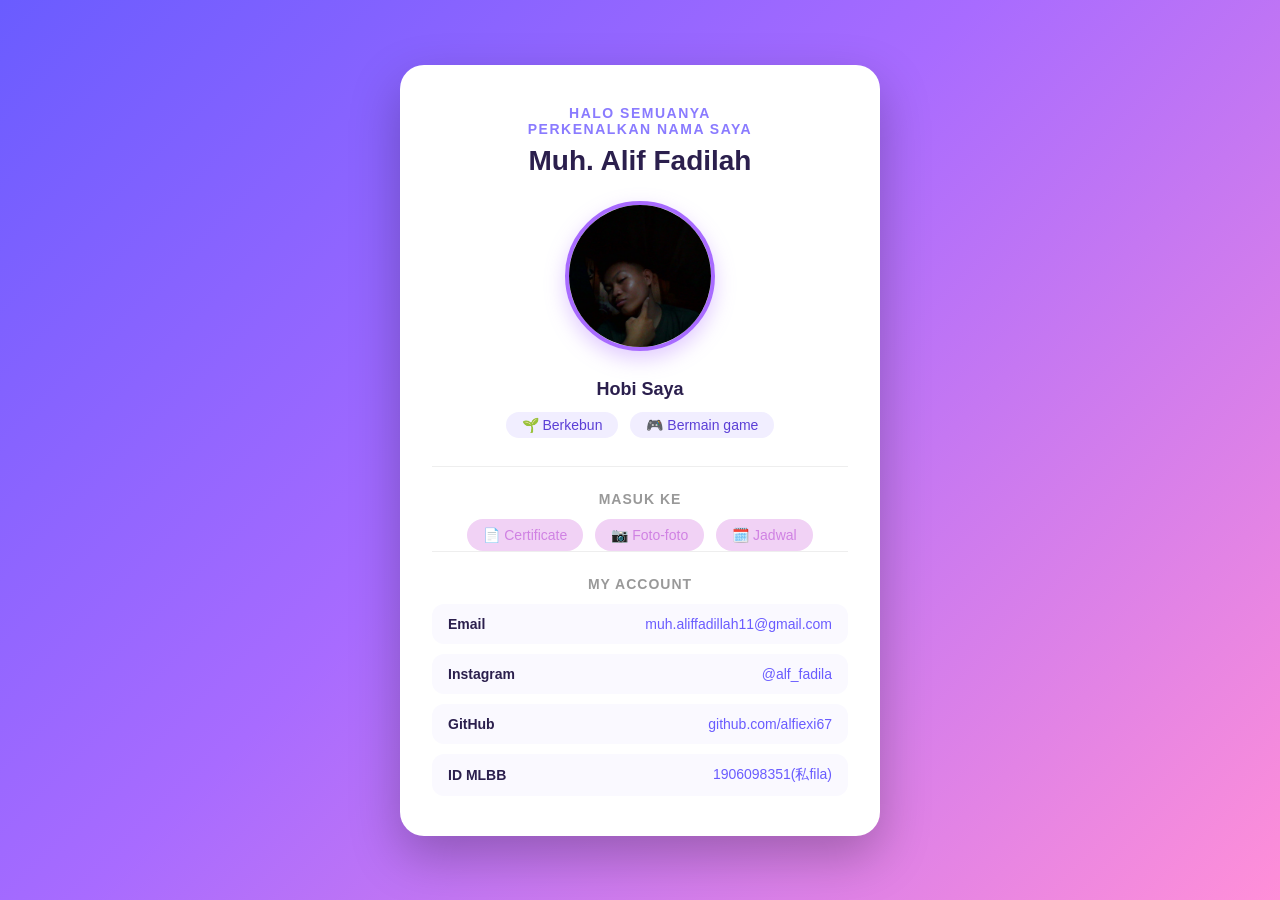
==== index.html @ d8628bf7 "Add files via upload" ====
<!DOCTYPE html>
<html lang="id">
<head>
    <meta charset="UTF-8">
    <meta name="viewport" content="width=device-width, initial-scale=1.0">
    <title>alif web</title>
    <link rel="icon" type="image/png" href="foto/1000092277-modified.png">
    <link rel="stylesheet" href="css/style.css">
</head>
<body>

    <div class="card">

        <div class="intro">
            <h4>HALO SEMUANYA</h4>
            <h4>PERKENALKAN NAMA SAYA</h4>
            <h1>Muh. Alif Fadilah</h1>
        </div>

        <div class="photo-wrap">
            <img src="foto/WIN_20260604_16_03_11_Pro.jpg" alt="Foto Muh. Alif Fadilah" class="photo">
        </div>

        <div class="hobby">
            <h3>Hobi Saya</h3>
            <ul class="hobby-list">
                <li>🌱 Berkebun</li>
                <li>🎮 Bermain game</li>
            </ul>
        </div>
        
        <div class="cta">
            <p class="section-title">Masuk Ke</p>
            <div class="cta-list">
                <a href="pages/Certificate.html" class="pill-btn">📄 Certificate</a>
                <a href="pages/foto.html" class="pill-btn">📷 Foto-foto</a>
                <a href="pages/jadwal.html" class="pill-btn">🗓️ Jadwal</a>
            </div>
        </div>

        <div class="account">
            <p class="section-title">My Account</p>
            <ul class="account-list">
                <li>
                    <span class="label">Email</span>
                    <a href="mailto:muh.aliffadillah11@gmail.com">muh.aliffadillah11@gmail.com</a>
                </li>
                <li>
                    <span class="label">Instagram</span>
                    <a href="https://www.instagram.com/alf_fadila?igsh=MTJ2NXlybnE3aHlhMg==" target="_blank" rel="noopener">@alf_fadila</a>
                </li>
                <li>
                    <span class="label">GitHub</span>
                    <a href="https://github.com/alfiexi67" target="_blank" rel="noopener">github.com/alfiexi67</a>
                </li>
                 <li>
                    <span class="label">ID MLBB</span>
                    <a>1906098351(私fila)</a>
                </li>
            </ul>
        </div>

    </div>

</body>
</html>
---- css/style.css ----
/* ===== Reset & Base ===== */
* {
    margin: 0;
    padding: 0;
    box-sizing: border-box;
}

body {
    font-family: 'Segoe UI', Roboto, Helvetica, Arial, sans-serif;
    min-height: 100vh;
    display: flex;
    align-items: center;
    justify-content: center;
    padding: 40px 16px;
    background: linear-gradient(135deg, #6a5cff 0%, #a86bff 45%, #ff8fd8 100%);
}

/* ===== Card Container ===== */
.card {
    width: 100%;
    max-width: 480px;
    background: #ffffff;
    border-radius: 24px;
    padding: 40px 32px;
    box-shadow: 0 20px 50px rgba(0, 0, 0, 0.25);
    text-align: center;
}

/* ===== Intro ===== */
.intro h4 {
    font-size: 14px;
    font-weight: 600;
    letter-spacing: 1.5px;
    color: #8a7bff;
    text-transform: uppercase;
}

.intro h1 {
    margin-top: 8px;
    margin-bottom: 24px;
    font-size: 28px;
    color: #2b1f4d;
}

/* ===== Photo ===== */
.photo-wrap {
    display: flex;
    justify-content: center;
    margin-bottom: 28px;
}

.photo {
    width: 150px;
    height: 150px;
    object-fit: cover;
    border-radius: 50%;
    border: 4px solid #a86bff;
    box-shadow: 0 8px 20px rgba(168, 107, 255, 0.35);
}

/* ===== Hobby Section ===== */
.hobby {
    margin-bottom: 28px;
}

.hobby h3 {
    font-size: 18px;
    color: #2b1f4d;
    margin-bottom: 12px;
}

.hobby-list {
    list-style: none;
    display: flex;
    justify-content: center;
    gap: 12px;
    flex-wrap: wrap;
}

.hobby-list li {
    background: #f1eeff;
    color: #5b3fd6;
    padding: 5px 16px;
    border-radius: 999px;
    font-size: 14px;
    font-weight: 500;
}

/* ===== Account Section ===== */
.account {
    text-align: left;
    border-top: 1px solid #eee;
    padding-top: 24px;
}

.section-title {
    font-size: 14px;
    font-weight: 700;
    text-transform: uppercase;
    letter-spacing: 1px;
    color: #999;
    margin-bottom: 12px;
    text-align: center;
}

.account-list {
    list-style: none;
    display: flex;
    flex-direction: column;
    gap: 10px;
}

.account-list li {
    display: flex;
    justify-content: space-between;
    align-items: center;
    background: #faf9ff;
    padding: 12px 16px;
    border-radius: 12px;
    font-size: 14px;
    transition: background 0.2s ease;
}

.account-list li:hover {
    background: #f1eeff;
}

.account-list .label {
    font-weight: 600;
    color: #2b1f4d;
}

.account-list a {
    color: #6a5cff;
    text-decoration: none;
    word-break: break-all;
    text-align: right;
    max-width: 60%;
}

.account-list a:hover {
    text-decoration: underline;
}

/* ===== CTA / Entry buttons (same pill style as .hobby-list) ===== */
.cta {
    margin-top: 28px;
    border-top: 1px solid #eee;
    padding-top: 24px;
}

.cta-list {
    display: flex;
    justify-content: center;
    gap: 12px;
    flex-wrap: wrap;
}

.pill-btn {
    background: #f1d2f5;
    color: #d082e3;
    padding: 8px 16px;
    border-radius: 999px;
    font-size: 14px;
    font-weight: 500;
    text-decoration: none;
    display: inline-block;
    transition: background 0.2s ease, transform 0.15s ease;
}

.pill-btn:hover {
    background: #e4ddff;
    transform: translateY(-2px);
}

/* ===== Buttons (dashboard) ===== */
.btn {
    display: inline-block;
    padding: 12px 28px;
    border-radius: 999px;
    font-weight: 600;
    font-size: 14px;
    text-decoration: none;
    transition: transform 0.15s ease, box-shadow 0.15s ease;
}

.btn-keluar {
    background: #faf9ff;
    color: #6a5cff;
    border: 1px solid #e0d9ff;
}

.btn-keluar:hover {
    background: #f1eeff;
}

/* ===== Dashboard Page ===== */
.card.wide {
    max-width: 720px;
    text-align: left;
}

.dash-header {
    display: flex;
    align-items: center;
    justify-content: space-between;
    margin-bottom: 20px;
}

.dash-header h1 {
    font-size: 24px;
    color: #2b1f4d;
}

.dash-nav {
    display: flex;
    gap: 10px;
    flex-wrap: wrap;
    margin-bottom: 32px;
}

.dash-nav a {
    background: #f1eeff;
    color: #5b3fd6;
    padding: 8px 16px;
    border-radius: 999px;
    font-size: 14px;
    font-weight: 600;
    text-decoration: none;
}

.dash-nav a:hover {
    background: #e4ddff;
}

.dash-section {
    margin-bottom: 40px;
    scroll-margin-top: 20px;
}

.dash-section h3 {
    font-size: 18px;
    color: #2b1f4d;
    margin-bottom: 16px;
    border-left: 4px solid #a86bff;
    padding-left: 10px;
}

/* Prestasi */
.prestasi-list {
    list-style: none;
    display: flex;
    flex-direction: column;
    gap: 14px;
}

.prestasi-list li {
    display: flex;
    gap: 16px;
    background: #faf9ff;
    padding: 14px 16px;
    border-radius: 12px;
}

.prestasi-year {
    flex-shrink: 0;
    font-weight: 700;
    color: #6a5cff;
    min-width: 48px;
}

.prestasi-title {
    font-weight: 600;
    color: #2b1f4d;
    margin-bottom: 4px;
}

.prestasi-desc {
    font-size: 13px;
    color: #666;
}

/* Foto grid */
.photo-grid {
    display: grid;
    grid-template-columns: repeat(2, 1fr);
    gap: 12px;
}

.photo-grid img {
    width: 100%;
    height: 90%;
    object-fit: cover;
    border-radius: 12px;
    box-shadow: 0 6px 14px rgba(0, 0, 0, 0.12);
}

/* Jadwal cards (weekly schedule grid) */
.jadwal-grid {
    display: grid;
    grid-template-columns: repeat(3, 1fr);
    gap: 14px;
}

.jadwal-card {
    background: #faf9ff;
    border: 1.5px solid #e4ddff;
    border-radius: 16px;
    padding: 16px 18px;
}

.jadwal-card h4 {
    font-size: 15px;
    color: #5b3fd6;
    margin-bottom: 10px;
    text-align: center;
}

.jadwal-card ul {
    list-style: none;
    display: flex;
    flex-direction: column;
    gap: 6px;
}

.jadwal-card li {
    font-size: 13px;
    color: #444;
    padding-left: 14px;
    position: relative;
}

.jadwal-card li::before {
    content: "•";
    color: #a86bff;
    position: absolute;
    left: 0;
}

.jadwal-card-wide {
    grid-column: span 3;
    max-width: 260px;
    margin: 0 auto;
}

.dash-footer {
    text-align: center;
    padding-top: 12px;
    border-top: 1px solid #eee;
}
/* ===== Responsive ===== */
@media (max-width: 400px) {
    .card {
        padding: 28px 20px;
    }

    .account-list li {
        flex-direction: column;
        align-items: flex-start;
        gap: 4px;
    }

    .account-list a {
        text-align: left;
        max-width: 100%;
    }

    .photo-grid {
        grid-template-columns: 1fr;
    }

    .dash-header {
        flex-direction: column;
        align-items: flex-start;
        gap: 12px;
    }
}

.prestasi-oto{
        display: grid;
    grid-template-columns: repeat(2, 1fr);
    gap: 12px;
      width: 100%;
    height: 90%;
    object-fit: cover;
    border-radius: 12px;
    box-shadow: 0 6px 14px rgba(0, 0, 0, 0.12);
}
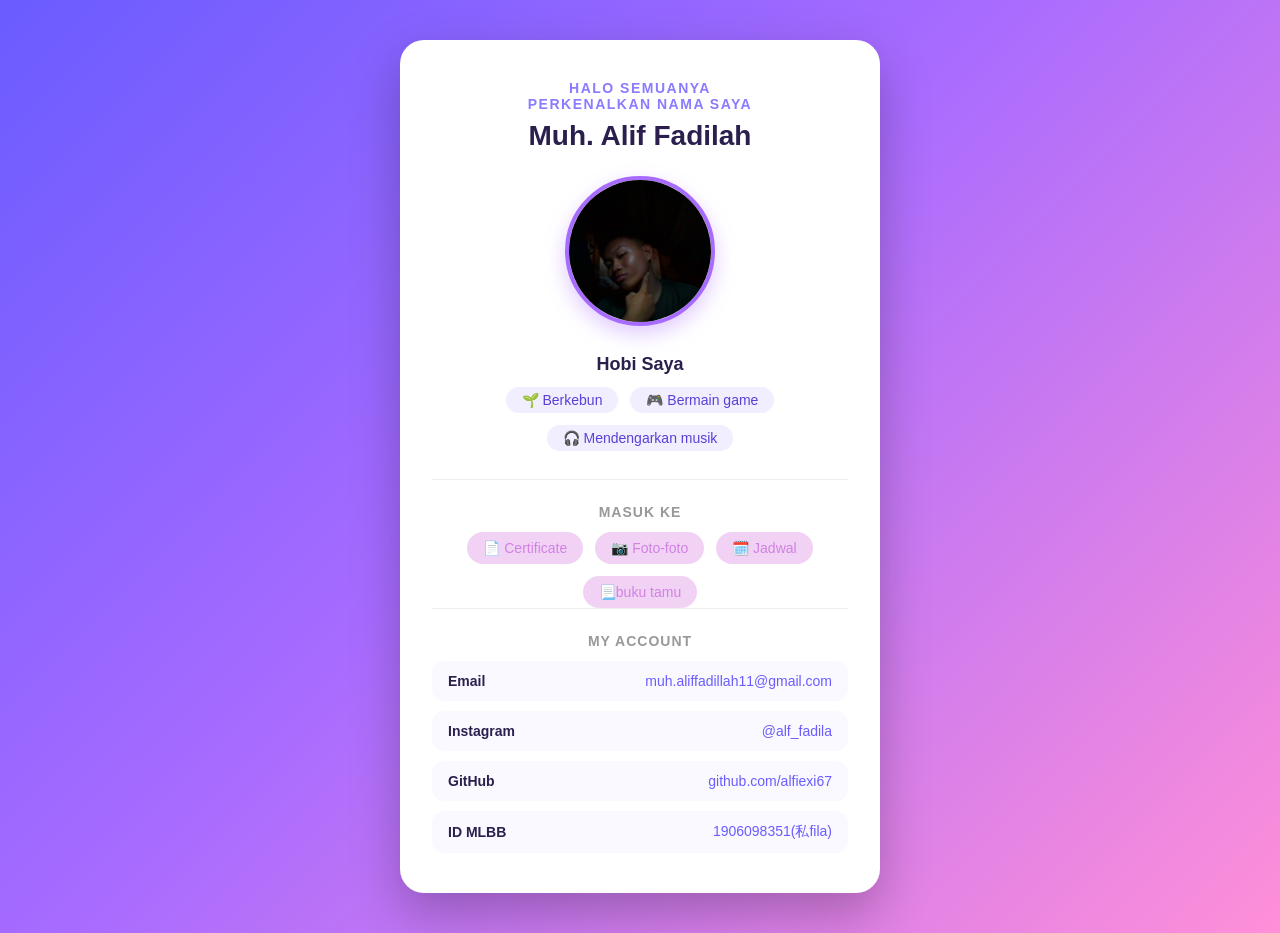
==== commit 52f63e46: "Add files via upload" ====
--- a/index.html
+++ b/index.html
@@ -1,5 +1,5 @@
 <!DOCTYPE html>
-<html lang="id">
+<html lang="id" lang="jpn">
 <head>
     <meta charset="UTF-8">
     <meta name="viewport" content="width=device-width, initial-scale=1.0">
@@ -26,6 +26,7 @@
             <ul class="hobby-list">
                 <li>🌱 Berkebun</li>
                 <li>🎮 Bermain game</li>
+                <li>🎧 Mendengarkan musik</li>
             </ul>
         </div>
         
@@ -35,6 +36,7 @@
                 <a href="pages/Certificate.html" class="pill-btn">📄 Certificate</a>
                 <a href="pages/foto.html" class="pill-btn">📷 Foto-foto</a>
                 <a href="pages/jadwal.html" class="pill-btn">🗓️ Jadwal</a>
+                <a href="pages/tamu.html" class="pill-btn">📃buku tamu</a>
             </div>
         </div>
 
@@ -51,9 +53,9 @@
                 </li>
                 <li>
                     <span class="label">GitHub</span>
-                    <a href="https://github.com/alfiexi67" target="_blank" rel="noopener">github.com/alfiexi67</a>
+                    <a href="https://github.com/alfiexi67" target="_blank" rel="noopener noreferrer">github.com/alfiexi67</a>
                 </li>
-                 <li>
+                <li>
                     <span class="label">ID MLBB</span>
                     <a>1906098351(私fila)</a>
                 </li>
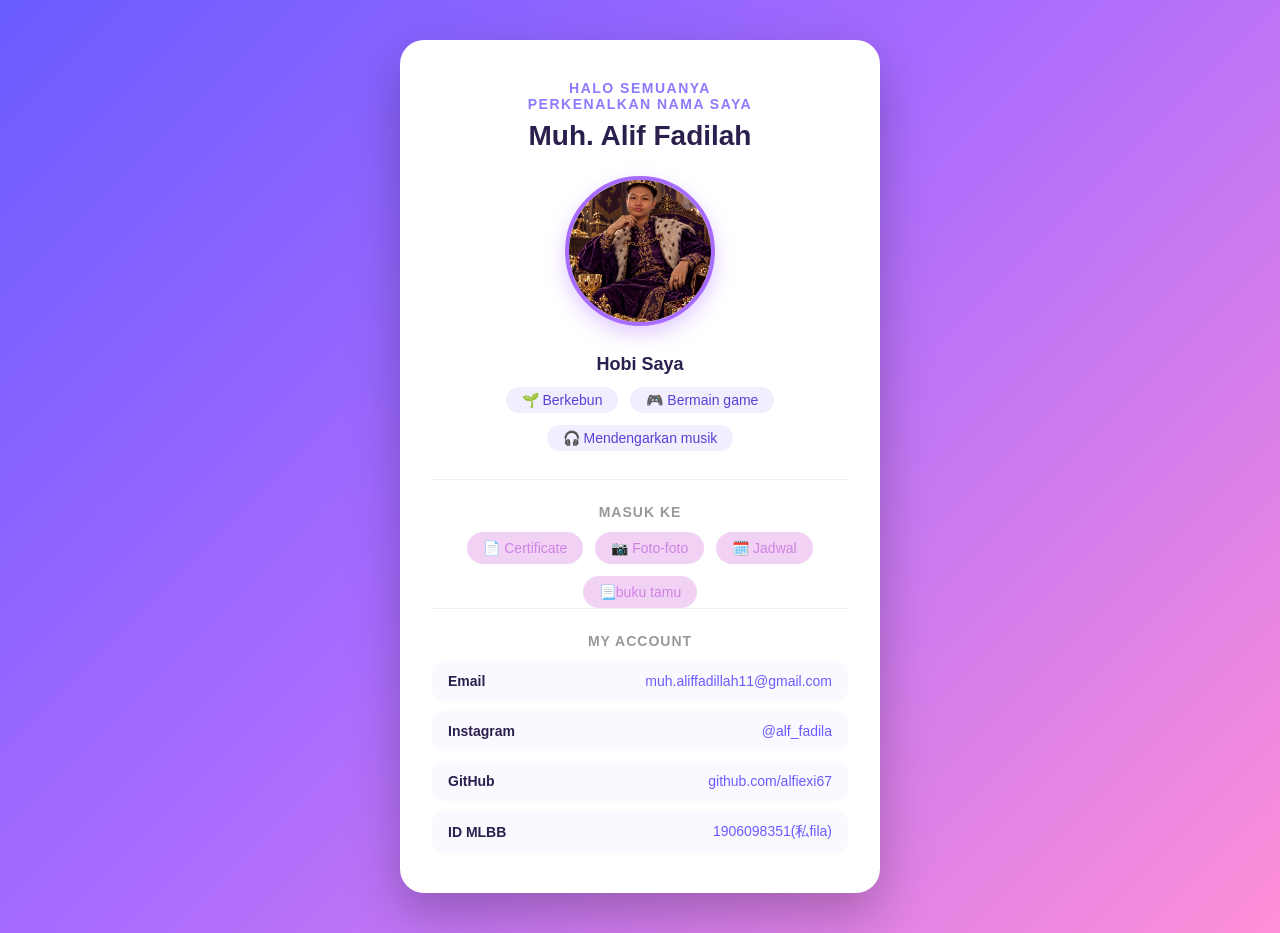
==== commit 19fe9da6: "Update profile image in index.html" ====
--- a/index.html
+++ b/index.html
@@ -18,7 +18,7 @@
         </div>
 
         <div class="photo-wrap">
-            <img src="foto/WIN_20260604_16_03_11_Pro.jpg" alt="Foto Muh. Alif Fadilah" class="photo">
+            <img src="foto/profil.png" alt="Foto Muh. Alif Fadilah" class="photo">
         </div>
 
         <div class="hobby">
--- a/css/style.css
+++ b/css/style.css
@@ -348,6 +348,165 @@
     padding-top: 12px;
     border-top: 1px solid #eee;
 }
+
+/* ===== Buku Tamu ===== */
+.guest-form {
+    display: flex;
+    flex-direction: column;
+    gap: 14px;
+    background: #faf9ff;
+    border: 1.5px solid #e4ddff;
+    border-radius: 16px;
+    padding: 20px;
+}
+
+/* Form fields styled like .account-list rows */
+.form-group {
+    display: flex;
+    align-items: center;
+    justify-content: space-between;
+    gap: 12px;
+    background: #ffffff;
+    padding: 12px 16px;
+    border-radius: 12px;
+    transition: background 0.2s ease;
+}
+
+.form-group:hover {
+    background: #f1eeff;
+}
+
+.form-group label {
+    font-size: 14px;
+    font-weight: 600;
+    color: #2b1f4d;
+    flex-shrink: 0;
+}
+
+.form-group input,
+.form-group textarea {
+    font-family: inherit;
+    font-size: 14px;
+    color: #2b1f4d;
+    background: transparent;
+    border: none;
+    text-align: right;
+    flex: 1;
+    min-width: 0;
+}
+
+.form-group input:focus,
+.form-group textarea:focus {
+    outline: none;
+}
+
+.form-group input::placeholder,
+.form-group textarea::placeholder {
+    color: #b3aee0;
+}
+
+/* Komentar needs its own row: label on top, textarea full width below */
+.form-group.form-group-textarea {
+    flex-direction: column;
+    align-items: stretch;
+}
+
+.form-group.form-group-textarea textarea {
+    text-align: left;
+    resize: vertical;
+    margin-top: 6px;
+}
+
+.btn-kirim {
+    align-self: flex-start;
+    background: #6a5cff;
+    color: #ffffff;
+    border: none;
+    cursor: pointer;
+}
+
+.btn-kirim:hover {
+    background: #5b3fd6;
+    transform: translateY(-1px);
+}
+
+.form-msg {
+    font-size: 13px;
+    color: #4caf50;
+    font-weight: 600;
+    min-height: 16px;
+}
+
+/* "Pesan dari Pengunjung" heading — plain bold title, no side bar */
+.guest-title {
+    display: flex;
+    align-items: center;
+    gap: 8px;
+    font-size: 22px;
+    font-weight: 800;
+    color: #1a1a2e;
+    border-left: none;
+    padding-left: 0;
+    margin-bottom: 18px;
+}
+
+.guest-list {
+    list-style: none;
+    display: flex;
+    flex-direction: column;
+    gap: 14px;
+}
+
+.guest-item {
+    position: relative;
+    background: #ffffff;
+    border-radius: 16px;
+    padding: 16px 18px 16px 26px;
+    box-shadow: 0 6px 18px rgba(106, 92, 255, 0.12);
+}
+
+.guest-item::before {
+    content: "";
+    position: absolute;
+    left: 8px;
+    top: 10px;
+    bottom: 10px;
+    width: 5px;
+    border-radius: 999px;
+    background: #6a5cff;
+}
+
+.guest-item-header {
+    display: flex;
+    flex-direction: column;
+    gap: 2px;
+    margin-bottom: 10px;
+}
+
+.guest-name {
+    font-weight: 700;
+    color: #5b3fd6;
+    font-size: 15px;
+}
+
+.guest-date {
+    font-size: 12px;
+    color: #999;
+}
+
+.guest-comment {
+    font-size: 15px;
+    color: #222;
+    line-height: 1.5;
+}
+
+.guest-empty {
+    text-align: center;
+    color: #999;
+    font-size: 14px;
+    padding: 20px 0;
+    list-style: none;
+}
 /* ===== Responsive ===== */
 @media (max-width: 400px) {
     .card {
@@ -373,6 +532,17 @@
         flex-direction: column;
         align-items: flex-start;
         gap: 12px;
+    }
+
+    .form-group {
+        flex-direction: column;
+        align-items: stretch;
+        gap: 4px;
+    }
+
+    .form-group input,
+    .form-group textarea {
+        text-align: left;
     }
 }
 
@@ -386,5 +556,3 @@
     border-radius: 12px;
     box-shadow: 0 6px 14px rgba(0, 0, 0, 0.12);
 }
-
-
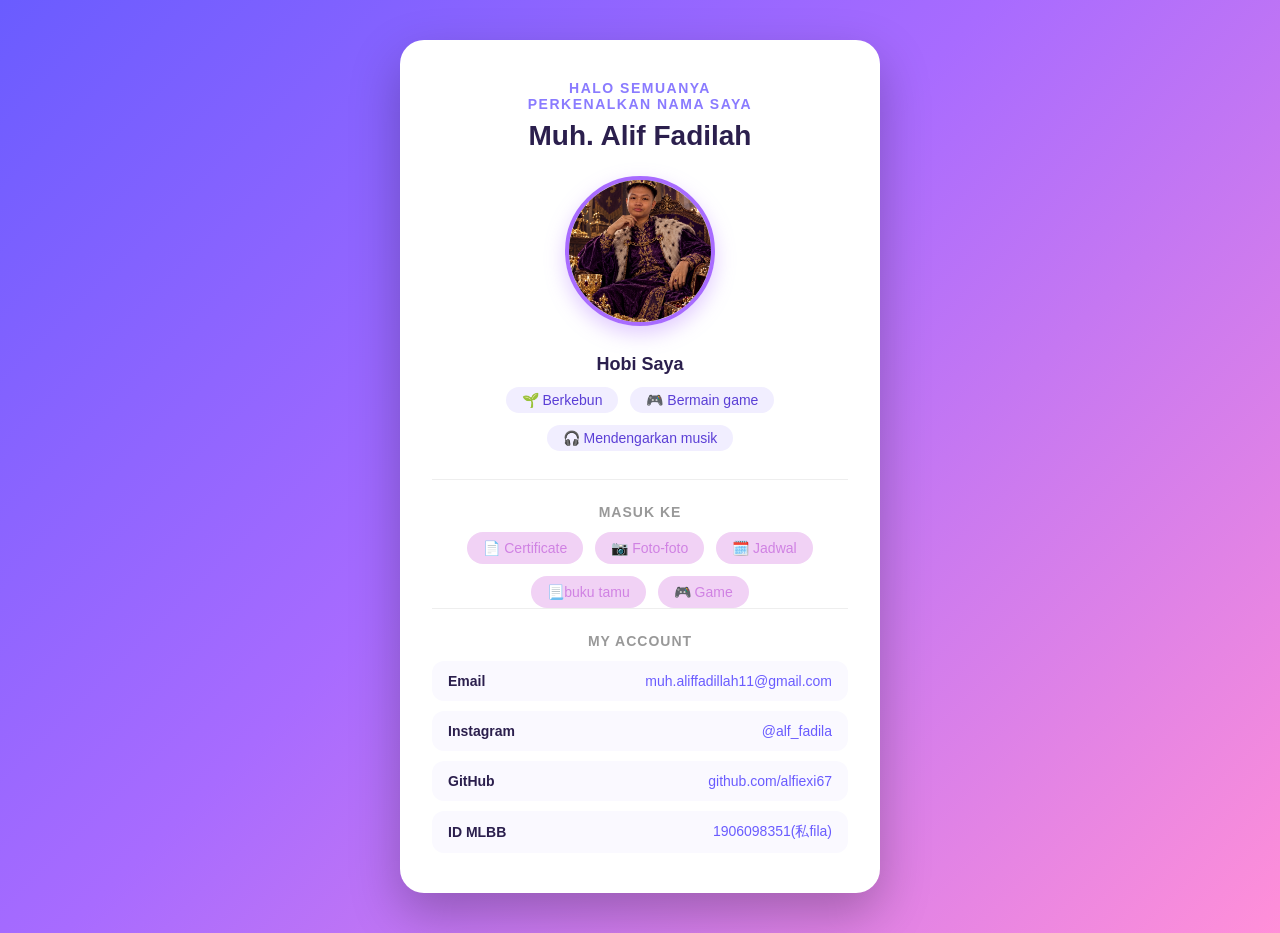
==== commit 1e2ad2b6: "Update index.html" ====
--- a/index.html
+++ b/index.html
@@ -37,6 +37,7 @@
                 <a href="pages/foto.html" class="pill-btn">📷 Foto-foto</a>
                 <a href="pages/jadwal.html" class="pill-btn">🗓️ Jadwal</a>
                 <a href="pages/tamu.html" class="pill-btn">📃buku tamu</a>
+                <a href="pages/game.html" class="pill-btn">🎮 Game</a>
             </div>
         </div>
 
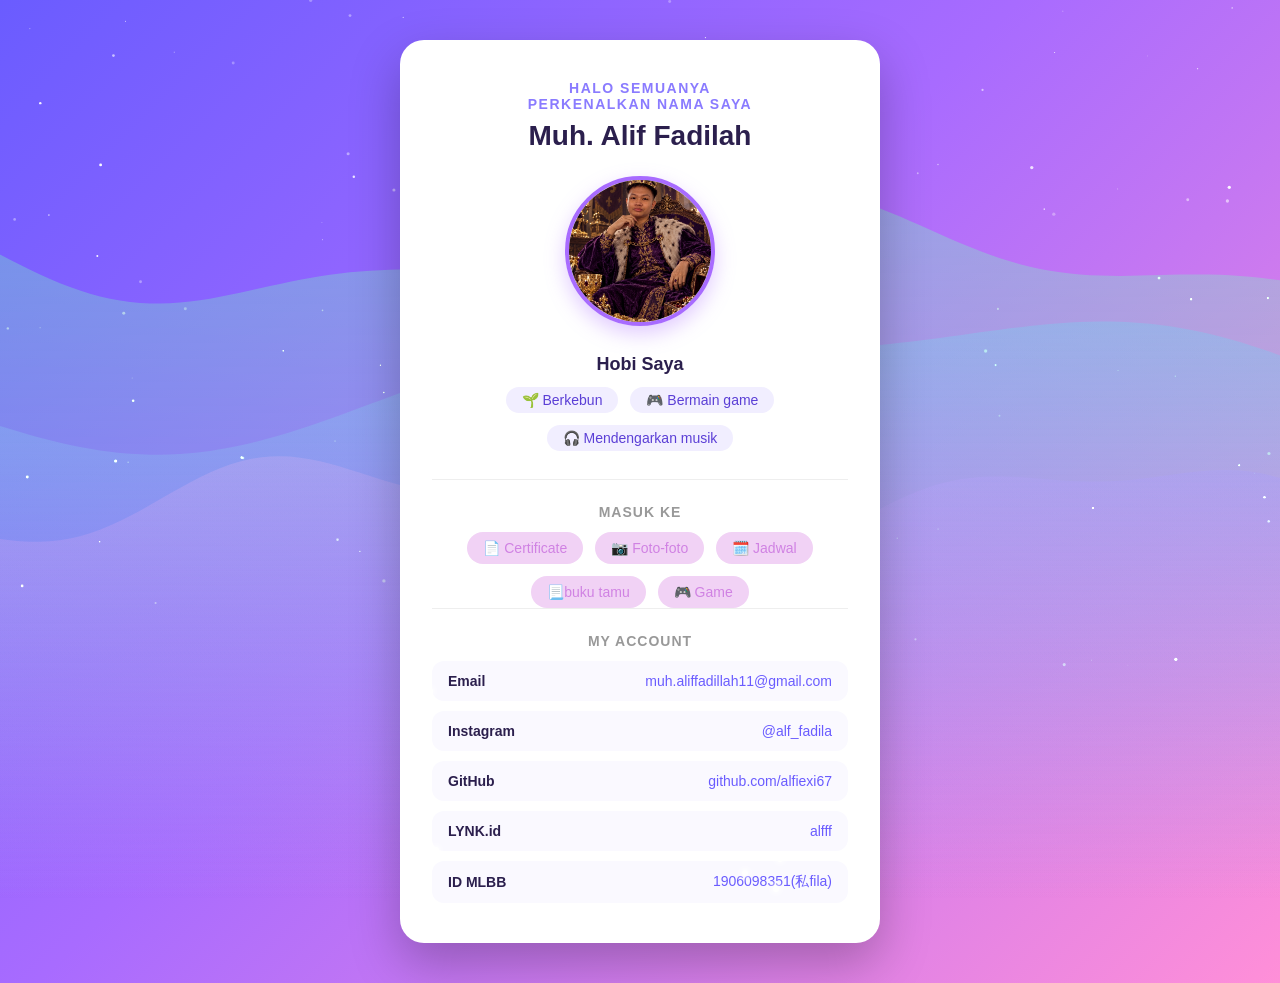
==== commit 3baf315f: "Add background script and additional links Added script for background effects and new links." ====
--- a/index.html
+++ b/index.html
@@ -8,6 +8,8 @@
     <link rel="stylesheet" href="css/style.css">
 </head>
 <body>
+
+    <script src="JS/aurora-bg.js"></script>
 
     <div class="card">
 
@@ -57,6 +59,10 @@
                     <a href="https://github.com/alfiexi67" target="_blank" rel="noopener noreferrer">github.com/alfiexi67</a>
                 </li>
                 <li>
+                    <span class="label">LYNK.id</span>
+                    <a href="https://lynk.id/alfileria" target="_blank" rel="noopener noreferrer">alfff</a>
+                </li>
+                <li>
                     <span class="label">ID MLBB</span>
                     <a>1906098351(私fila)</a>
                 </li>
